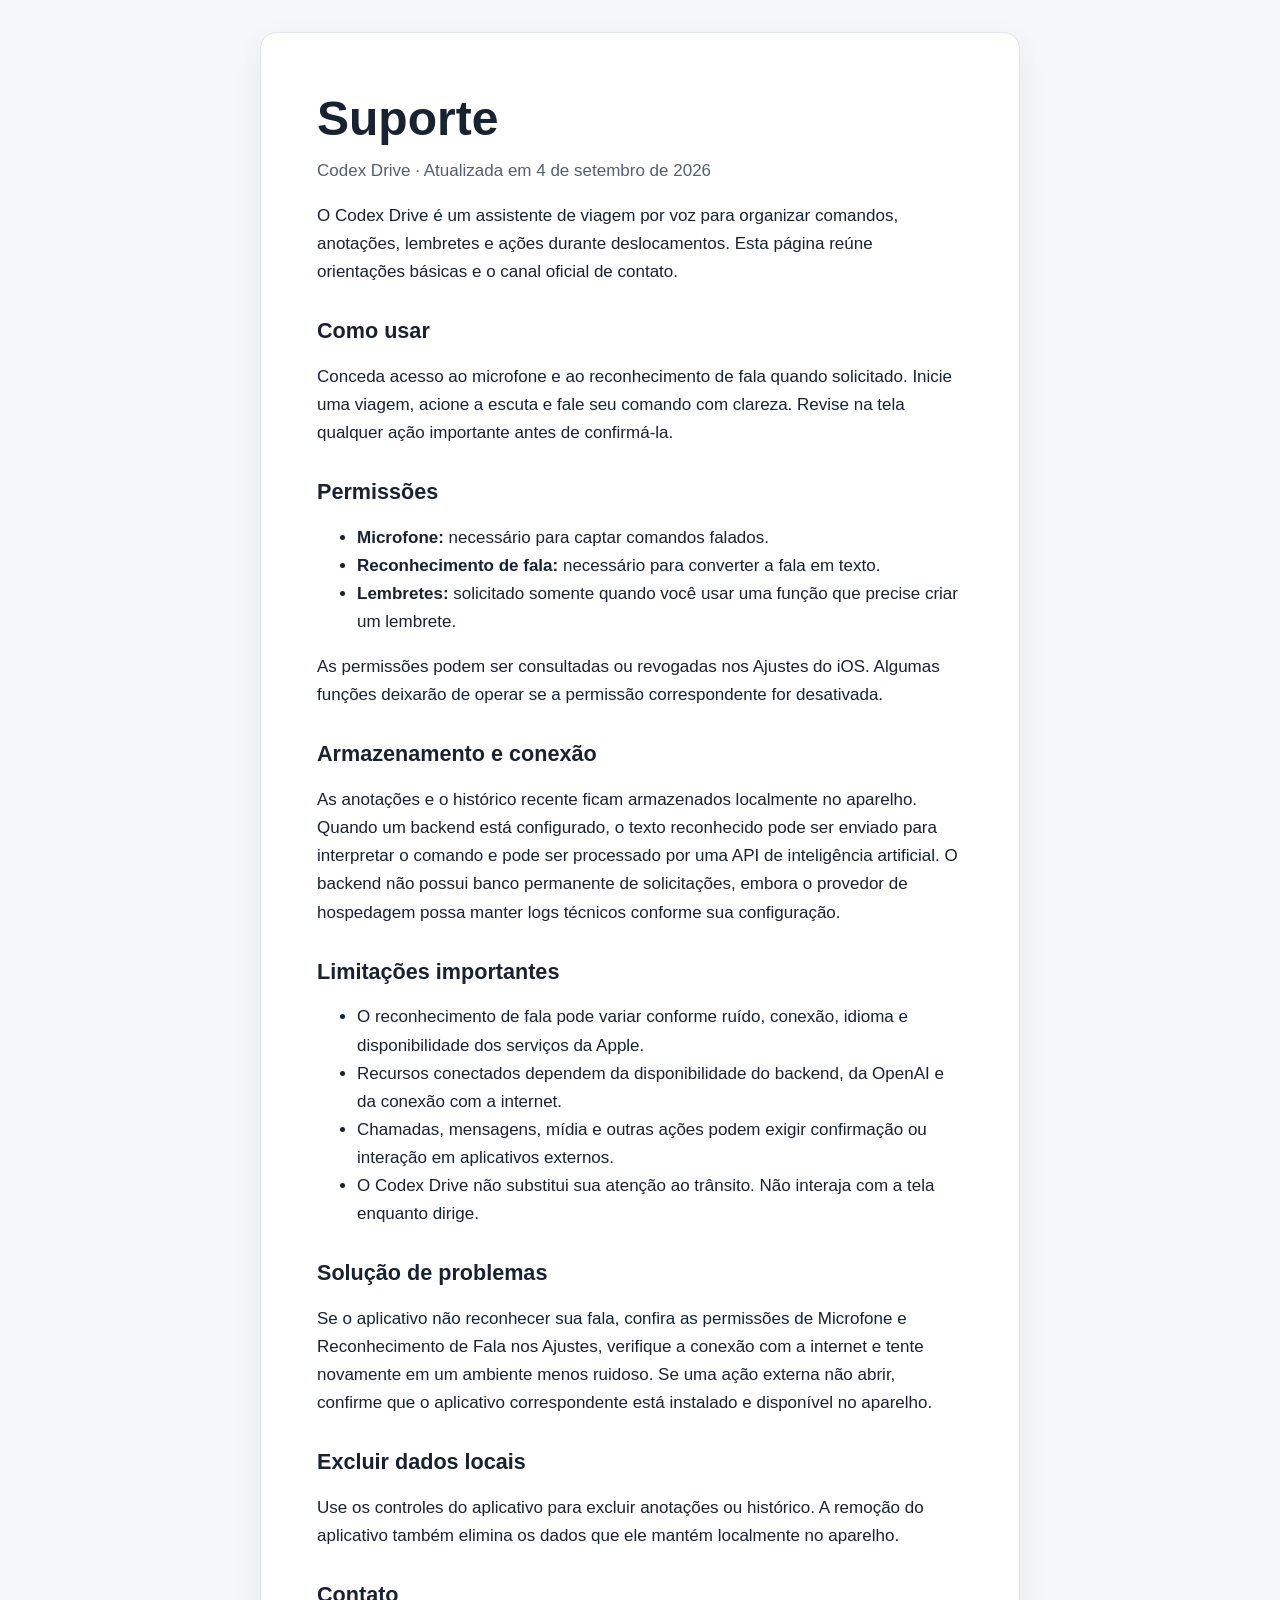
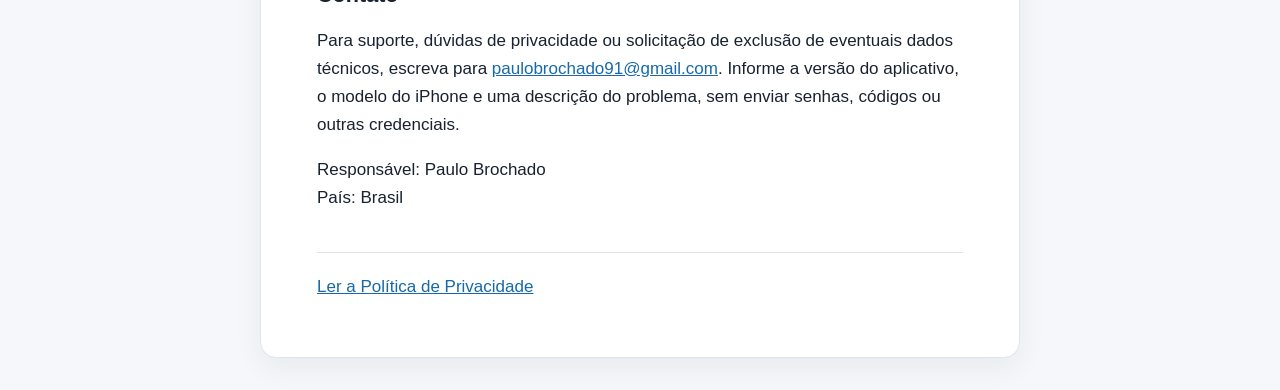
==== suporte/index.html @ dbed9446 "Publish privacy and support pages" ====
<!doctype html>
<html lang="pt-BR">
<head>
  <meta charset="utf-8">
  <meta name="viewport" content="width=device-width, initial-scale=1">
  <meta name="description" content="Suporte do Codex Drive.">
  <title>Suporte — Codex Drive</title>
  <link rel="stylesheet" href="../styles.css">
</head>
<body>
  <main>
    <h1>Suporte</h1>
    <p class="updated">Codex Drive · Atualizada em 4 de setembro de 2026</p>

    <p>O Codex Drive é um assistente de viagem por voz para organizar comandos, anotações, lembretes e ações durante deslocamentos. Esta página reúne orientações básicas e o canal oficial de contato.</p>

    <h2>Como usar</h2>
    <p>Conceda acesso ao microfone e ao reconhecimento de fala quando solicitado. Inicie uma viagem, acione a escuta e fale seu comando com clareza. Revise na tela qualquer ação importante antes de confirmá-la.</p>

    <h2>Permissões</h2>
    <ul>
      <li><strong>Microfone:</strong> necessário para captar comandos falados.</li>
      <li><strong>Reconhecimento de fala:</strong> necessário para converter a fala em texto.</li>
      <li><strong>Lembretes:</strong> solicitado somente quando você usar uma função que precise criar um lembrete.</li>
    </ul>
    <p>As permissões podem ser consultadas ou revogadas nos Ajustes do iOS. Algumas funções deixarão de operar se a permissão correspondente for desativada.</p>

    <h2>Armazenamento e conexão</h2>
    <p>As anotações e o histórico recente ficam armazenados localmente no aparelho. Quando um backend está configurado, o texto reconhecido pode ser enviado para interpretar o comando e pode ser processado por uma API de inteligência artificial. O backend não possui banco permanente de solicitações, embora o provedor de hospedagem possa manter logs técnicos conforme sua configuração.</p>

    <h2>Limitações importantes</h2>
    <ul>
      <li>O reconhecimento de fala pode variar conforme ruído, conexão, idioma e disponibilidade dos serviços da Apple.</li>
      <li>Recursos conectados dependem da disponibilidade do backend, da OpenAI e da conexão com a internet.</li>
      <li>Chamadas, mensagens, mídia e outras ações podem exigir confirmação ou interação em aplicativos externos.</li>
      <li>O Codex Drive não substitui sua atenção ao trânsito. Não interaja com a tela enquanto dirige.</li>
    </ul>

    <h2>Solução de problemas</h2>
    <p>Se o aplicativo não reconhecer sua fala, confira as permissões de Microfone e Reconhecimento de Fala nos Ajustes, verifique a conexão com a internet e tente novamente em um ambiente menos ruidoso. Se uma ação externa não abrir, confirme que o aplicativo correspondente está instalado e disponível no aparelho.</p>

    <h2>Excluir dados locais</h2>
    <p>Use os controles do aplicativo para excluir anotações ou histórico. A remoção do aplicativo também elimina os dados que ele mantém localmente no aparelho.</p>

    <h2>Contato</h2>
    <p>Para suporte, dúvidas de privacidade ou solicitação de exclusão de eventuais dados técnicos, escreva para <a href="mailto:paulobrochado91@gmail.com">paulobrochado91@gmail.com</a>. Informe a versão do aplicativo, o modelo do iPhone e uma descrição do problema, sem enviar senhas, códigos ou outras credenciais.</p>

    <p>Responsável: Paulo Brochado<br>País: Brasil</p>

    <nav><a href="../privacidade/">Ler a Política de Privacidade</a></nav>
  </main>
</body>
</html>
---- styles.css ----
:root {
  color-scheme: light;
  --ink: #182230;
  --muted: #52606d;
  --line: #dfe5eb;
  --surface: #ffffff;
  --accent: #1769aa;
  --background: #f5f7fa;
}

* { box-sizing: border-box; }

body {
  margin: 0;
  background: var(--background);
  color: var(--ink);
  font-family: -apple-system, BlinkMacSystemFont, "Segoe UI", sans-serif;
  font-size: 17px;
  line-height: 1.65;
}

main {
  width: min(760px, calc(100% - 32px));
  margin: 32px auto;
  padding: clamp(24px, 6vw, 56px);
  background: var(--surface);
  border: 1px solid var(--line);
  border-radius: 16px;
  box-shadow: 0 10px 30px rgba(24, 34, 48, 0.06);
}

h1, h2 { line-height: 1.25; }
h1 { margin: 0 0 8px; font-size: clamp(2rem, 8vw, 3rem); }
h2 { margin-top: 2rem; font-size: 1.35rem; }
p, li { max-width: 68ch; }
.updated { margin-top: 0; color: var(--muted); }
a { color: var(--accent); }
nav { margin-top: 2.5rem; padding-top: 1.25rem; border-top: 1px solid var(--line); }

@media (max-width: 520px) {
  body { font-size: 16px; }
  main { width: 100%; margin: 0; min-height: 100vh; border: 0; border-radius: 0; }
}
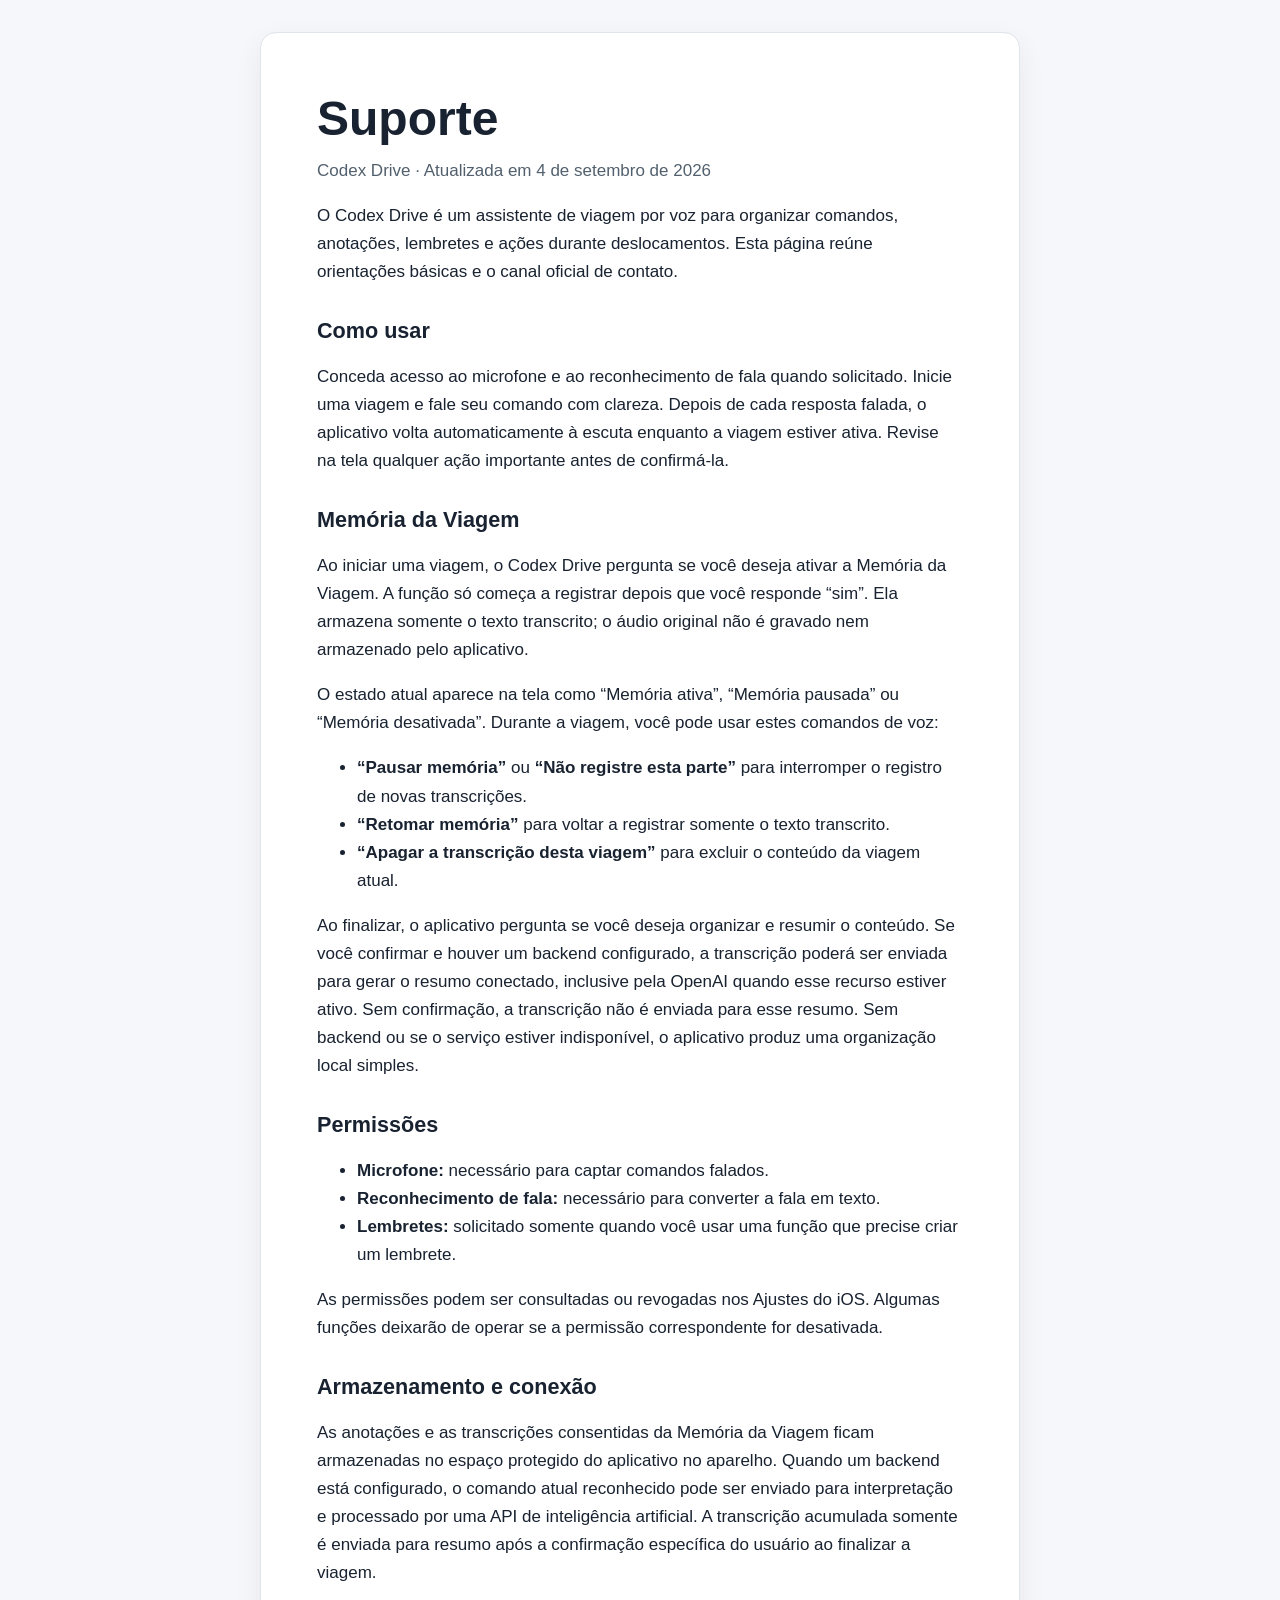
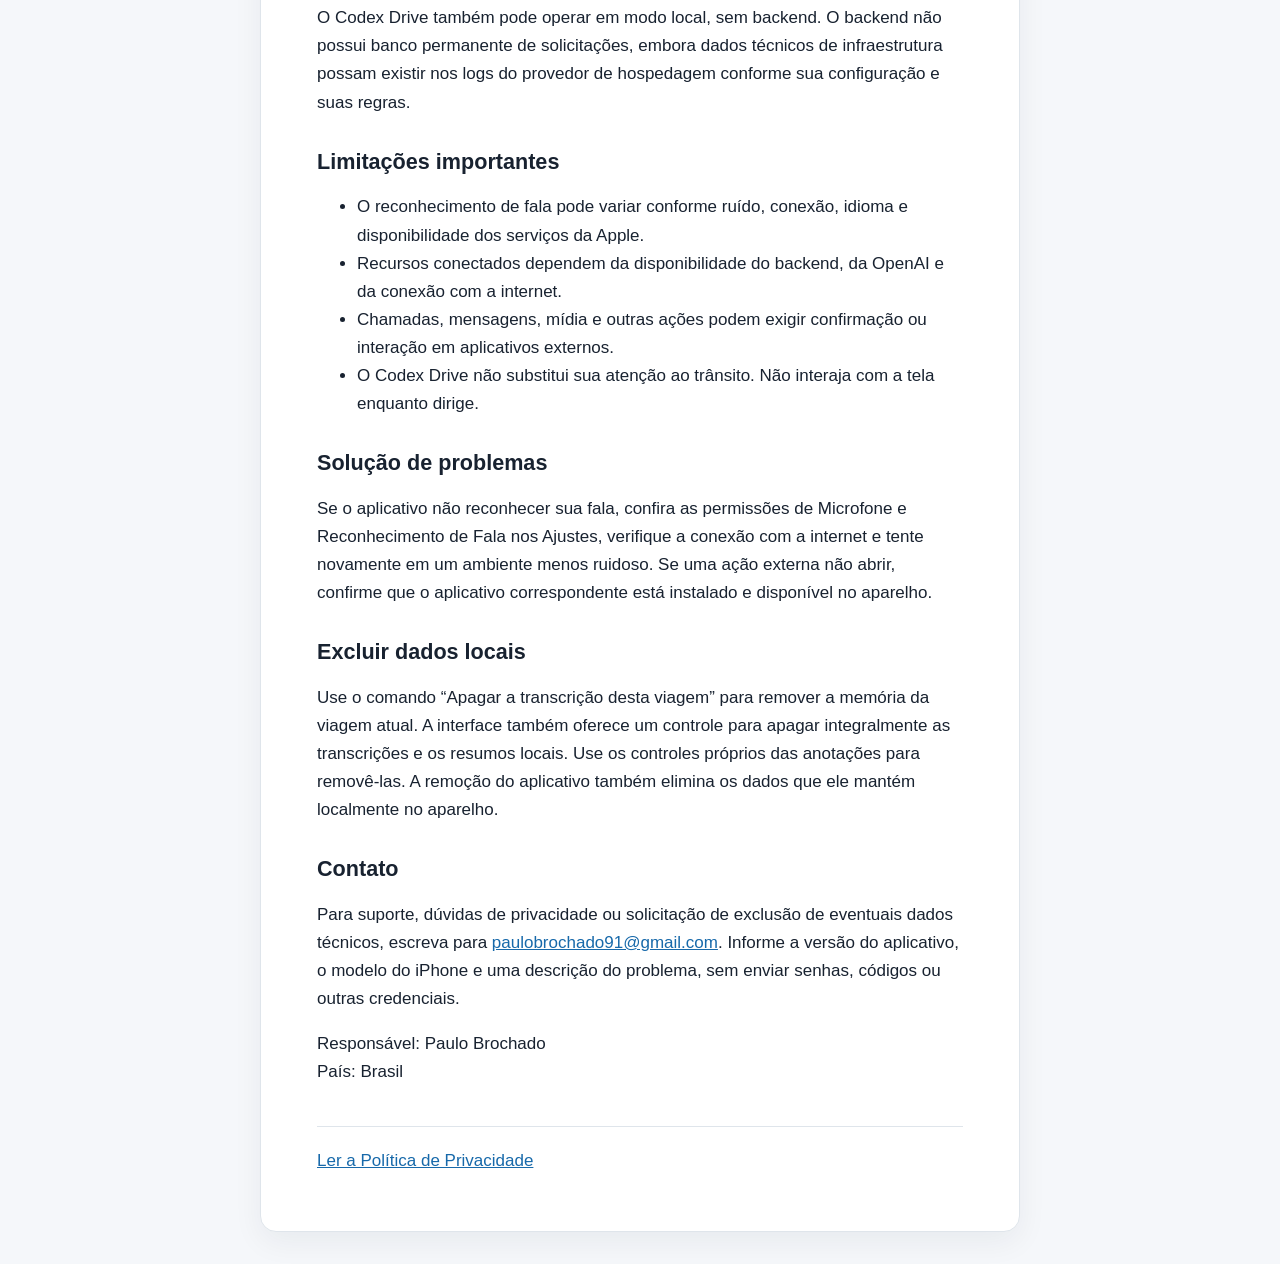
==== commit 70c8a35f: "Update trip memory privacy and support" ====
--- a/suporte/index.html
+++ b/suporte/index.html
@@ -15,7 +15,17 @@
     <p>O Codex Drive é um assistente de viagem por voz para organizar comandos, anotações, lembretes e ações durante deslocamentos. Esta página reúne orientações básicas e o canal oficial de contato.</p>
 
     <h2>Como usar</h2>
-    <p>Conceda acesso ao microfone e ao reconhecimento de fala quando solicitado. Inicie uma viagem, acione a escuta e fale seu comando com clareza. Revise na tela qualquer ação importante antes de confirmá-la.</p>
+    <p>Conceda acesso ao microfone e ao reconhecimento de fala quando solicitado. Inicie uma viagem e fale seu comando com clareza. Depois de cada resposta falada, o aplicativo volta automaticamente à escuta enquanto a viagem estiver ativa. Revise na tela qualquer ação importante antes de confirmá-la.</p>
+
+    <h2>Memória da Viagem</h2>
+    <p>Ao iniciar uma viagem, o Codex Drive pergunta se você deseja ativar a Memória da Viagem. A função só começa a registrar depois que você responde “sim”. Ela armazena somente o texto transcrito; o áudio original não é gravado nem armazenado pelo aplicativo.</p>
+    <p>O estado atual aparece na tela como “Memória ativa”, “Memória pausada” ou “Memória desativada”. Durante a viagem, você pode usar estes comandos de voz:</p>
+    <ul>
+      <li><strong>“Pausar memória”</strong> ou <strong>“Não registre esta parte”</strong> para interromper o registro de novas transcrições.</li>
+      <li><strong>“Retomar memória”</strong> para voltar a registrar somente o texto transcrito.</li>
+      <li><strong>“Apagar a transcrição desta viagem”</strong> para excluir o conteúdo da viagem atual.</li>
+    </ul>
+    <p>Ao finalizar, o aplicativo pergunta se você deseja organizar e resumir o conteúdo. Se você confirmar e houver um backend configurado, a transcrição poderá ser enviada para gerar o resumo conectado, inclusive pela OpenAI quando esse recurso estiver ativo. Sem confirmação, a transcrição não é enviada para esse resumo. Sem backend ou se o serviço estiver indisponível, o aplicativo produz uma organização local simples.</p>
 
     <h2>Permissões</h2>
     <ul>
@@ -26,7 +36,8 @@
     <p>As permissões podem ser consultadas ou revogadas nos Ajustes do iOS. Algumas funções deixarão de operar se a permissão correspondente for desativada.</p>
 
     <h2>Armazenamento e conexão</h2>
-    <p>As anotações e o histórico recente ficam armazenados localmente no aparelho. Quando um backend está configurado, o texto reconhecido pode ser enviado para interpretar o comando e pode ser processado por uma API de inteligência artificial. O backend não possui banco permanente de solicitações, embora o provedor de hospedagem possa manter logs técnicos conforme sua configuração.</p>
+    <p>As anotações e as transcrições consentidas da Memória da Viagem ficam armazenadas no espaço protegido do aplicativo no aparelho. Quando um backend está configurado, o comando atual reconhecido pode ser enviado para interpretação e processado por uma API de inteligência artificial. A transcrição acumulada somente é enviada para resumo após a confirmação específica do usuário ao finalizar a viagem.</p>
+    <p>O Codex Drive também pode operar em modo local, sem backend. O backend não possui banco permanente de solicitações, embora dados técnicos de infraestrutura possam existir nos logs do provedor de hospedagem conforme sua configuração e suas regras.</p>
 
     <h2>Limitações importantes</h2>
     <ul>
@@ -40,7 +51,7 @@
     <p>Se o aplicativo não reconhecer sua fala, confira as permissões de Microfone e Reconhecimento de Fala nos Ajustes, verifique a conexão com a internet e tente novamente em um ambiente menos ruidoso. Se uma ação externa não abrir, confirme que o aplicativo correspondente está instalado e disponível no aparelho.</p>
 
     <h2>Excluir dados locais</h2>
-    <p>Use os controles do aplicativo para excluir anotações ou histórico. A remoção do aplicativo também elimina os dados que ele mantém localmente no aparelho.</p>
+    <p>Use o comando “Apagar a transcrição desta viagem” para remover a memória da viagem atual. A interface também oferece um controle para apagar integralmente as transcrições e os resumos locais. Use os controles próprios das anotações para removê-las. A remoção do aplicativo também elimina os dados que ele mantém localmente no aparelho.</p>
 
     <h2>Contato</h2>
     <p>Para suporte, dúvidas de privacidade ou solicitação de exclusão de eventuais dados técnicos, escreva para <a href="mailto:paulobrochado91@gmail.com">paulobrochado91@gmail.com</a>. Informe a versão do aplicativo, o modelo do iPhone e uma descrição do problema, sem enviar senhas, códigos ou outras credenciais.</p>
